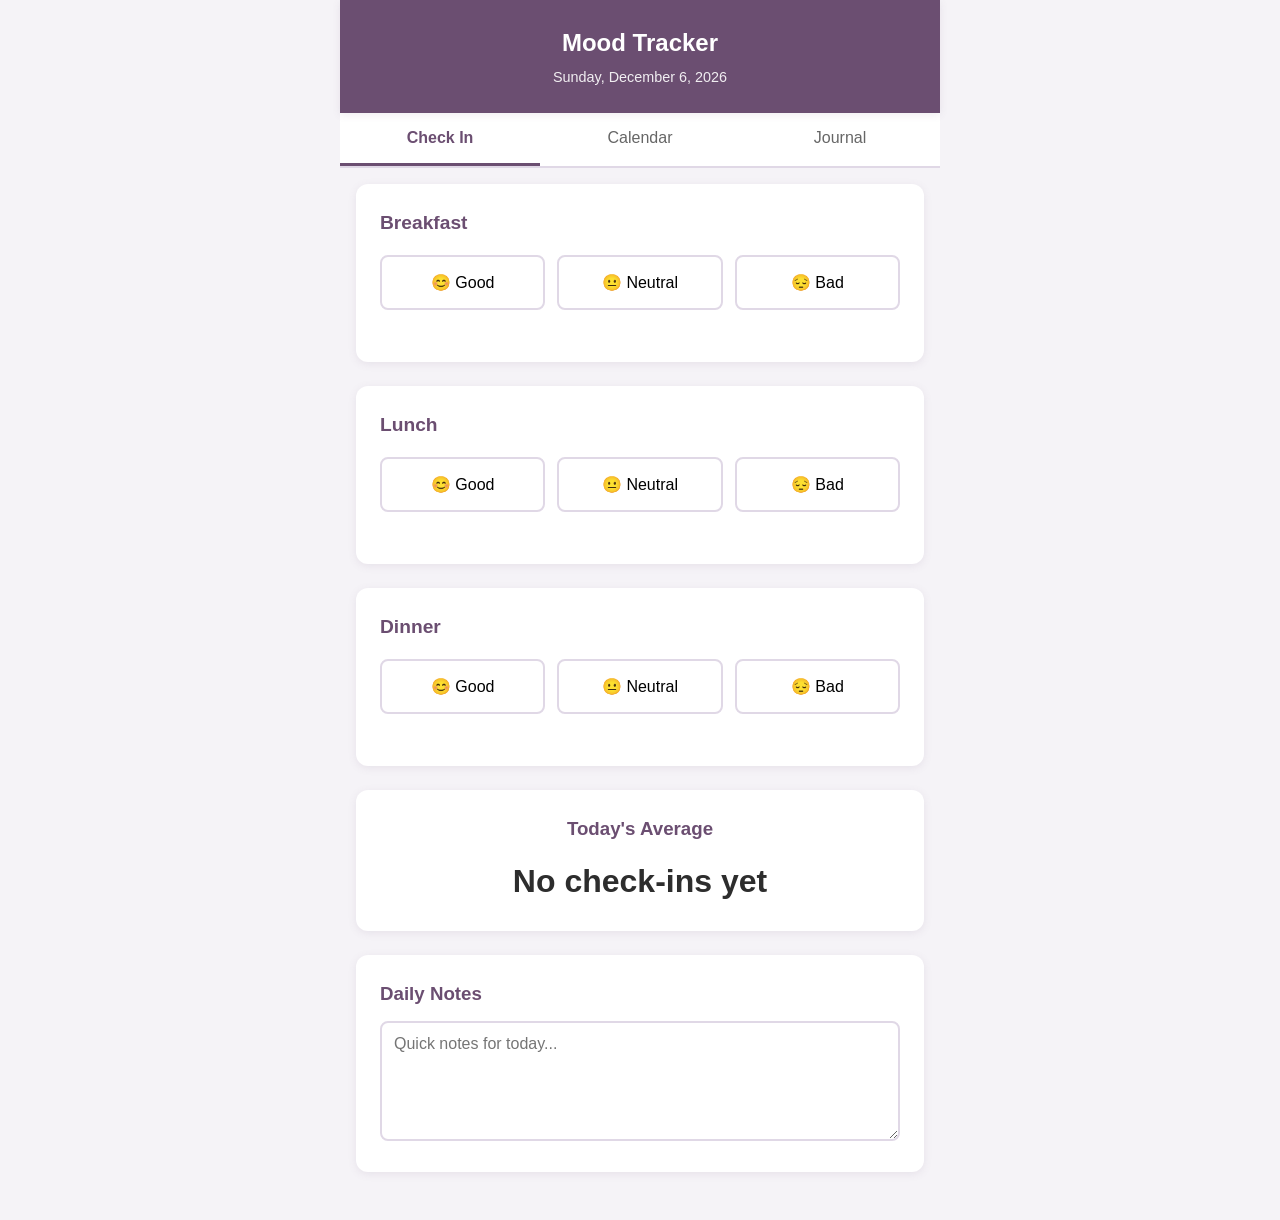
==== index.html @ 5f497efe "Add files via upload" ====
<!DOCTYPE html>
<html lang="en">
<head>
    <meta charset="UTF-8">
    <meta name="viewport" content="width=device-width, initial-scale=1.0">
    <meta name="theme-color" content="#6B4E71">
    <meta name="apple-mobile-web-app-capable" content="yes">
    <meta name="apple-mobile-web-app-status-bar-style" content="black-translucent">
    <title>Mood Tracker</title>
    <link rel="manifest" href="manifest.json">
    <link rel="apple-touch-icon" href="icon-192.png">
    <link rel="stylesheet" href="styles.css">
</head>
<body>
    <div id="app">
        <header>
            <h1>Mood Tracker</h1>
            <div id="current-date"></div>
        </header>

        <nav class="tab-nav">
            <button class="tab-btn active" data-tab="check-in">Check In</button>
            <button class="tab-btn" data-tab="calendar">Calendar</button>
            <button class="tab-btn" data-tab="journal">Journal</button>
        </nav>

        <!-- Check In Tab -->
        <div id="check-in" class="tab-content active">
            <div class="mood-check-container">
                <div class="check-in-section">
                    <h2>Breakfast</h2>
                    <div class="mood-buttons" data-meal="breakfast">
                        <button class="mood-btn" data-mood="good">😊 Good</button>
                        <button class="mood-btn" data-mood="neutral">😐 Neutral</button>
                        <button class="mood-btn" data-mood="bad">😔 Bad</button>
                    </div>
                    <div class="check-status" data-meal="breakfast"></div>
                </div>

                <div class="check-in-section">
                    <h2>Lunch</h2>
                    <div class="mood-buttons" data-meal="lunch">
                        <button class="mood-btn" data-mood="good">😊 Good</button>
                        <button class="mood-btn" data-mood="neutral">😐 Neutral</button>
                        <button class="mood-btn" data-mood="bad">😔 Bad</button>
                    </div>
                    <div class="check-status" data-meal="lunch"></div>
                </div>

                <div class="check-in-section">
                    <h2>Dinner</h2>
                    <div class="mood-buttons" data-meal="dinner">
                        <button class="mood-btn" data-mood="good">😊 Good</button>
                        <button class="mood-btn" data-mood="neutral">😐 Neutral</button>
                        <button class="mood-btn" data-mood="bad">😔 Bad</button>
                    </div>
                    <div class="check-status" data-meal="dinner"></div>
                </div>

                <div class="daily-average">
                    <h3>Today's Average</h3>
                    <div id="average-display">No check-ins yet</div>
                </div>

                <div class="daily-notes-section">
                    <h3>Daily Notes</h3>
                    <textarea id="daily-notes" placeholder="Quick notes for today..."></textarea>
                </div>
            </div>
        </div>

        <!-- Calendar Tab -->
        <div id="calendar" class="tab-content">
            <div class="calendar-controls">
                <button id="prev-month">‹</button>
                <h2 id="calendar-month"></h2>
                <button id="next-month">›</button>
            </div>
            <div id="calendar-grid"></div>
            <div id="day-detail" class="day-detail hidden">
                <button id="close-detail">×</button>
                <h3 id="detail-date"></h3>
                <div id="detail-moods"></div>
                <div id="detail-notes"></div>
            </div>
        </div>

        <!-- Journal Tab -->
        <div id="journal" class="tab-content">
            <div class="journal-controls">
                <button id="new-entry-btn">New Entry</button>
            </div>
            <div id="journal-entries"></div>
            
            <div id="journal-editor" class="journal-editor hidden">
                <button id="close-editor">×</button>
                <input type="text" id="entry-title" placeholder="Title (optional)">
                <textarea id="entry-content" placeholder="Write your thoughts..."></textarea>
                <div class="editor-buttons">
                    <button id="save-entry">Save</button>
                    <button id="cancel-entry">Cancel</button>
                </div>
            </div>
        </div>
    </div>

    <script src="app.js"></script>
</body>
</html>
---- styles.css ----
* {
    margin: 0;
    padding: 0;
    box-sizing: border-box;
}

:root {
    --primary: #6B4E71;
    --secondary: #8B7A8F;
    --background: #F5F3F7;
    --surface: #FFFFFF;
    --text: #2D2D2D;
    --text-light: #666666;
    --border: #E0D8E6;
    --good: #4CAF50;
    --neutral: #FF9800;
    --bad: #F44336;
    --shadow: rgba(107, 78, 113, 0.1);
}

body {
    font-family: -apple-system, BlinkMacSystemFont, 'Segoe UI', Roboto, Oxygen, Ubuntu, Cantarell, sans-serif;
    background: var(--background);
    color: var(--text);
    line-height: 1.6;
    min-height: 100vh;
    padding-bottom: 2rem;
}

#app {
    max-width: 600px;
    margin: 0 auto;
}

header {
    background: var(--primary);
    color: white;
    padding: 1.5rem 1rem;
    text-align: center;
    position: sticky;
    top: 0;
    z-index: 100;
    box-shadow: 0 2px 8px var(--shadow);
}

header h1 {
    font-size: 1.5rem;
    margin-bottom: 0.25rem;
}

#current-date {
    font-size: 0.9rem;
    opacity: 0.9;
}

.tab-nav {
    display: flex;
    background: var(--surface);
    border-bottom: 2px solid var(--border);
    position: sticky;
    top: 82px;
    z-index: 99;
}

.tab-btn {
    flex: 1;
    padding: 1rem;
    background: none;
    border: none;
    color: var(--text-light);
    font-size: 1rem;
    cursor: pointer;
    transition: all 0.2s;
    border-bottom: 3px solid transparent;
}

.tab-btn.active {
    color: var(--primary);
    border-bottom-color: var(--primary);
    font-weight: 600;
}

.tab-content {
    display: none;
    padding: 1rem;
}

.tab-content.active {
    display: block;
}

/* Check In Styles */
.mood-check-container {
    display: flex;
    flex-direction: column;
    gap: 1.5rem;
}

.check-in-section {
    background: var(--surface);
    padding: 1.5rem;
    border-radius: 12px;
    box-shadow: 0 2px 8px var(--shadow);
}

.check-in-section h2 {
    font-size: 1.2rem;
    margin-bottom: 1rem;
    color: var(--primary);
}

.mood-buttons {
    display: grid;
    grid-template-columns: repeat(3, 1fr);
    gap: 0.75rem;
}

.mood-btn {
    padding: 1rem;
    border: 2px solid var(--border);
    background: var(--surface);
    border-radius: 8px;
    font-size: 1rem;
    cursor: pointer;
    transition: all 0.2s;
}

.mood-btn:active {
    transform: scale(0.95);
}

.mood-btn.selected {
    border-width: 3px;
    font-weight: 600;
}

.mood-btn[data-mood="good"].selected {
    border-color: var(--good);
    background: rgba(76, 175, 80, 0.1);
}

.mood-btn[data-mood="neutral"].selected {
    border-color: var(--neutral);
    background: rgba(255, 152, 0, 0.1);
}

.mood-btn[data-mood="bad"].selected {
    border-color: var(--bad);
    background: rgba(244, 67, 54, 0.1);
}

.check-status {
    margin-top: 0.75rem;
    padding: 0.5rem;
    border-radius: 6px;
    text-align: center;
    font-size: 0.9rem;
    font-weight: 500;
}

.check-status.checked {
    background: rgba(76, 175, 80, 0.1);
    color: var(--good);
}

.daily-average {
    background: var(--surface);
    padding: 1.5rem;
    border-radius: 12px;
    box-shadow: 0 2px 8px var(--shadow);
    text-align: center;
}

.daily-average h3 {
    margin-bottom: 0.75rem;
    color: var(--primary);
}

#average-display {
    font-size: 2rem;
    font-weight: 600;
}

.daily-notes-section {
    background: var(--surface);
    padding: 1.5rem;
    border-radius: 12px;
    box-shadow: 0 2px 8px var(--shadow);
}

.daily-notes-section h3 {
    margin-bottom: 0.75rem;
    color: var(--primary);
}

#daily-notes {
    width: 100%;
    min-height: 120px;
    padding: 0.75rem;
    border: 2px solid var(--border);
    border-radius: 8px;
    font-family: inherit;
    font-size: 1rem;
    resize: vertical;
}

#daily-notes:focus {
    outline: none;
    border-color: var(--primary);
}

/* Calendar Styles */
.calendar-controls {
    display: flex;
    justify-content: space-between;
    align-items: center;
    background: var(--surface);
    padding: 1rem;
    border-radius: 12px;
    margin-bottom: 1rem;
    box-shadow: 0 2px 8px var(--shadow);
}

.calendar-controls button {
    background: var(--primary);
    color: white;
    border: none;
    width: 40px;
    height: 40px;
    border-radius: 50%;
    font-size: 1.5rem;
    cursor: pointer;
    transition: all 0.2s;
}

.calendar-controls button:active {
    transform: scale(0.9);
}

#calendar-grid {
    display: grid;
    grid-template-columns: repeat(7, 1fr);
    gap: 8px;
    background: var(--surface);
    padding: 1rem;
    border-radius: 12px;
    box-shadow: 0 2px 8px var(--shadow);
}

.calendar-day {
    aspect-ratio: 1;
    display: flex;
    flex-direction: column;
    align-items: center;
    justify-content: center;
    border-radius: 8px;
    font-size: 0.9rem;
    cursor: pointer;
    transition: all 0.2s;
    position: relative;
}

.calendar-day.header {
    font-weight: 600;
    color: var(--primary);
    cursor: default;
}

.calendar-day.other-month {
    opacity: 0.3;
}

.calendar-day.today {
    background: var(--primary);
    color: white;
    font-weight: 600;
}

.calendar-day.has-data {
    background: var(--background);
    border: 2px solid var(--border);
}

.calendar-day:not(.header):not(.today):hover {
    background: var(--background);
}

.mood-indicator {
    width: 20px;
    height: 4px;
    border-radius: 2px;
    margin-top: 2px;
}

.mood-indicator.good {
    background: var(--good);
}

.mood-indicator.neutral {
    background: var(--neutral);
}

.mood-indicator.bad {
    background: var(--bad);
}

.day-detail {
    position: fixed;
    bottom: 0;
    left: 0;
    right: 0;
    background: var(--surface);
    border-radius: 20px 20px 0 0;
    padding: 2rem 1.5rem;
    box-shadow: 0 -4px 20px var(--shadow);
    max-height: 70vh;
    overflow-y: auto;
    z-index: 1000;
    transition: transform 0.3s;
}

.day-detail.hidden {
    transform: translateY(100%);
}

#close-detail {
    position: absolute;
    top: 1rem;
    right: 1rem;
    background: none;
    border: none;
    font-size: 2rem;
    cursor: pointer;
    color: var(--text-light);
    width: 40px;
    height: 40px;
    display: flex;
    align-items: center;
    justify-content: center;
}

#detail-moods {
    margin: 1rem 0;
}

.detail-mood-item {
    display: flex;
    justify-content: space-between;
    padding: 0.75rem;
    margin: 0.5rem 0;
    background: var(--background);
    border-radius: 8px;
}

#detail-notes {
    margin-top: 1rem;
    padding-top: 1rem;
    border-top: 2px solid var(--border);
}

/* Journal Styles */
.journal-controls {
    margin-bottom: 1rem;
}

#new-entry-btn {
    width: 100%;
    padding: 1rem;
    background: var(--primary);
    color: white;
    border: none;
    border-radius: 12px;
    font-size: 1rem;
    font-weight: 600;
    cursor: pointer;
    transition: all 0.2s;
}

#new-entry-btn:active {
    transform: scale(0.98);
}

#journal-entries {
    display: flex;
    flex-direction: column;
    gap: 1rem;
}

.journal-entry {
    background: var(--surface);
    padding: 1.5rem;
    border-radius: 12px;
    box-shadow: 0 2px 8px var(--shadow);
    cursor: pointer;
    transition: all 0.2s;
}

.journal-entry:active {
    transform: scale(0.98);
}

.entry-header {
    display: flex;
    justify-content: space-between;
    align-items: flex-start;
    margin-bottom: 0.5rem;
}

.entry-title {
    font-size: 1.2rem;
    font-weight: 600;
    color: var(--primary);
}

.entry-date {
    font-size: 0.85rem;
    color: var(--text-light);
}

.entry-preview {
    color: var(--text-light);
    overflow: hidden;
    text-overflow: ellipsis;
    display: -webkit-box;
    -webkit-line-clamp: 3;
    -webkit-box-orient: vertical;
}

.journal-editor {
    position: fixed;
    top: 0;
    left: 0;
    right: 0;
    bottom: 0;
    background: var(--surface);
    z-index: 1000;
    padding: 1rem;
    display: flex;
    flex-direction: column;
    overflow-y: auto;
}

.journal-editor.hidden {
    display: none;
}

#close-editor {
    align-self: flex-end;
    background: none;
    border: none;
    font-size: 2rem;
    cursor: pointer;
    color: var(--text-light);
    width: 40px;
    height: 40px;
    margin-bottom: 1rem;
}

#entry-title {
    width: 100%;
    padding: 1rem;
    border: 2px solid var(--border);
    border-radius: 8px;
    font-size: 1.2rem;
    font-weight: 600;
    margin-bottom: 1rem;
}

#entry-title:focus,
#entry-content:focus {
    outline: none;
    border-color: var(--primary);
}

#entry-content {
    flex: 1;
    width: 100%;
    padding: 1rem;
    border: 2px solid var(--border);
    border-radius: 8px;
    font-family: inherit;
    font-size: 1rem;
    resize: none;
    min-height: 300px;
}

.editor-buttons {
    display: flex;
    gap: 1rem;
    margin-top: 1rem;
}

.editor-buttons button {
    flex: 1;
    padding: 1rem;
    border: none;
    border-radius: 8px;
    font-size: 1rem;
    font-weight: 600;
    cursor: pointer;
    transition: all 0.2s;
}

#save-entry {
    background: var(--primary);
    color: white;
}

#cancel-entry {
    background: var(--border);
    color: var(--text);
}

.editor-buttons button:active {
    transform: scale(0.98);
}

.empty-state {
    text-align: center;
    padding: 3rem 1rem;
    color: var(--text-light);
}

.empty-state p {
    margin-top: 0.5rem;
    font-size: 0.95rem;
}
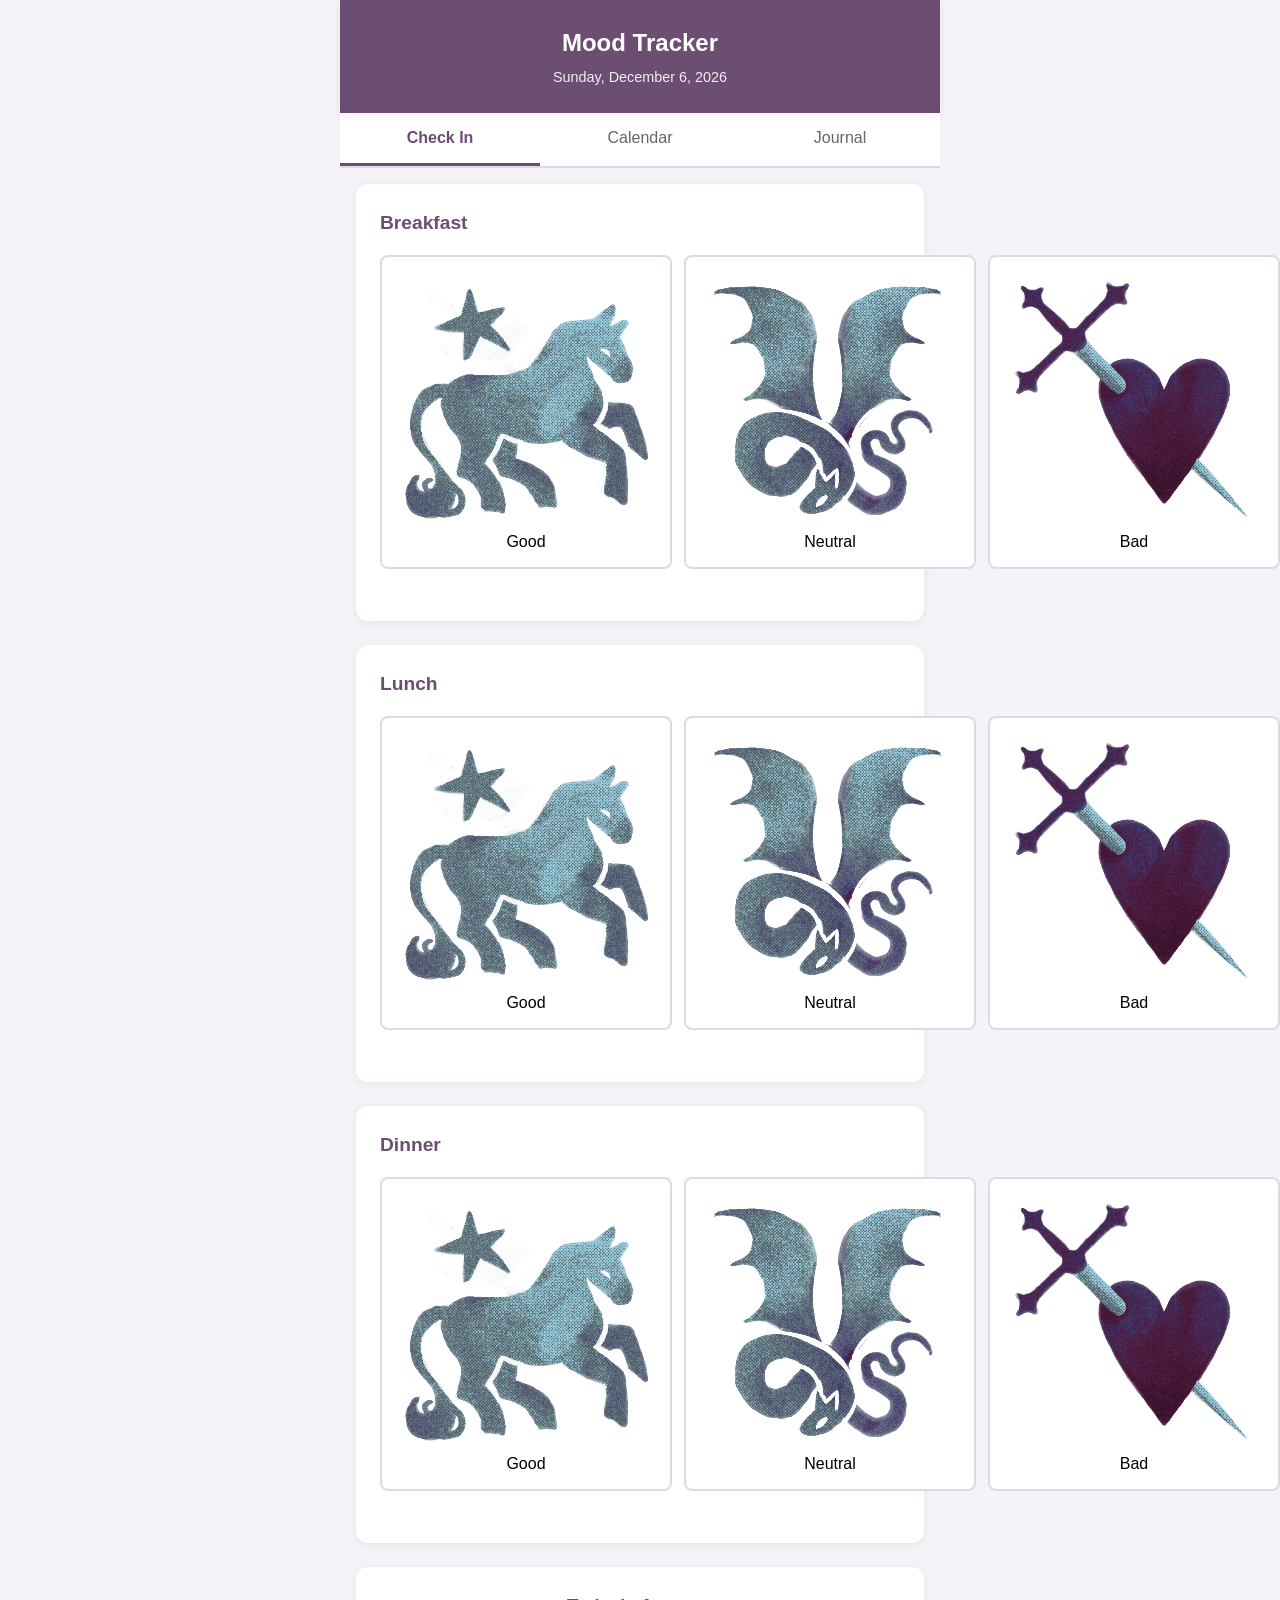
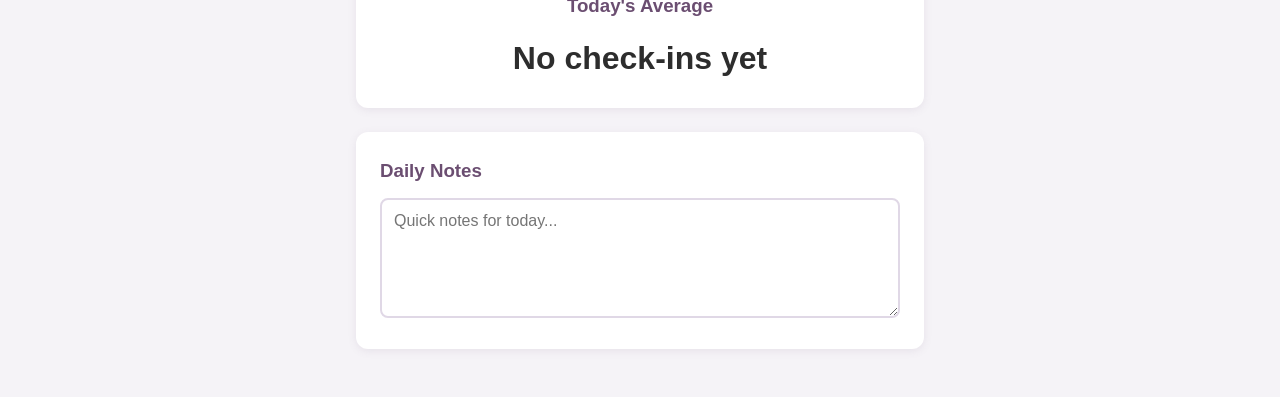
==== commit 6e2572f5: "Rename index(1).html to index.html" ====
--- a/index.html
+++ b/index.html
@@ -30,9 +30,9 @@
                 <div class="check-in-section">
                     <h2>Breakfast</h2>
                     <div class="mood-buttons" data-meal="breakfast">
-                        <button class="mood-btn" data-mood="good">😊 Good</button>
-                        <button class="mood-btn" data-mood="neutral">😐 Neutral</button>
-                        <button class="mood-btn" data-mood="bad">😔 Bad</button>
+                        <button class="mood-btn" data-mood="good"><img src="good.png" alt="Good"><span>Good</span></button>
+                        <button class="mood-btn" data-mood="neutral"><img src="neutral.png" alt="Neutral"><span>Neutral</span></button>
+                        <button class="mood-btn" data-mood="bad"><img src="bad.png" alt="Bad"><span>Bad</span></button>
                     </div>
                     <div class="check-status" data-meal="breakfast"></div>
                 </div>
@@ -40,9 +40,9 @@
                 <div class="check-in-section">
                     <h2>Lunch</h2>
                     <div class="mood-buttons" data-meal="lunch">
-                        <button class="mood-btn" data-mood="good">😊 Good</button>
-                        <button class="mood-btn" data-mood="neutral">😐 Neutral</button>
-                        <button class="mood-btn" data-mood="bad">😔 Bad</button>
+                        <button class="mood-btn" data-mood="good"><img src="good.png" alt="Good"><span>Good</span></button>
+                        <button class="mood-btn" data-mood="neutral"><img src="neutral.png" alt="Neutral"><span>Neutral</span></button>
+                        <button class="mood-btn" data-mood="bad"><img src="bad.png" alt="Bad"><span>Bad</span></button>
                     </div>
                     <div class="check-status" data-meal="lunch"></div>
                 </div>
@@ -50,9 +50,9 @@
                 <div class="check-in-section">
                     <h2>Dinner</h2>
                     <div class="mood-buttons" data-meal="dinner">
-                        <button class="mood-btn" data-mood="good">😊 Good</button>
-                        <button class="mood-btn" data-mood="neutral">😐 Neutral</button>
-                        <button class="mood-btn" data-mood="bad">😔 Bad</button>
+                        <button class="mood-btn" data-mood="good"><img src="good.png" alt="Good"><span>Good</span></button>
+                        <button class="mood-btn" data-mood="neutral"><img src="neutral.png" alt="Neutral"><span>Neutral</span></button>
+                        <button class="mood-btn" data-mood="bad"><img src="bad.png" alt="Bad"><span>Bad</span></button>
                     </div>
                     <div class="check-status" data-meal="dinner"></div>
                 </div>
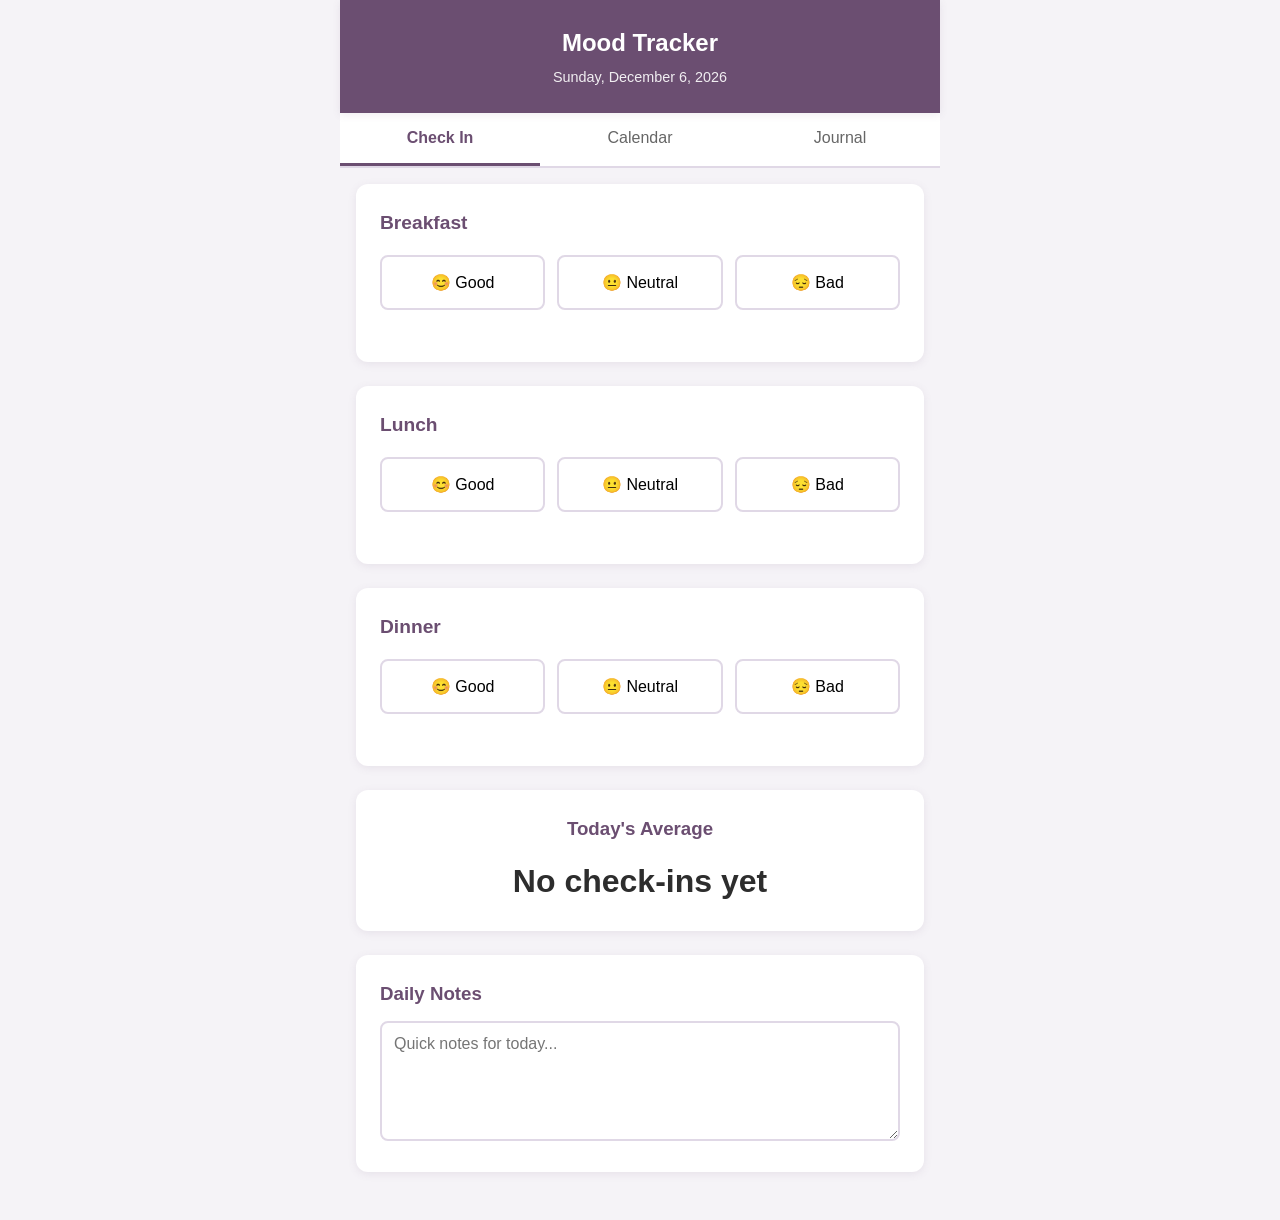
==== commit ce480f84: "Update index.html" ====
--- a/index.html
+++ b/index.html
@@ -30,9 +30,9 @@
                 <div class="check-in-section">
                     <h2>Breakfast</h2>
                     <div class="mood-buttons" data-meal="breakfast">
-                        <button class="mood-btn" data-mood="good"><img src="good.png" alt="Good"><span>Good</span></button>
-                        <button class="mood-btn" data-mood="neutral"><img src="neutral.png" alt="Neutral"><span>Neutral</span></button>
-                        <button class="mood-btn" data-mood="bad"><img src="bad.png" alt="Bad"><span>Bad</span></button>
+                        <button class="mood-btn" data-mood="good">😊 Good</button>
+                        <button class="mood-btn" data-mood="neutral">😐 Neutral</button>
+                        <button class="mood-btn" data-mood="bad">😔 Bad</button>
                     </div>
                     <div class="check-status" data-meal="breakfast"></div>
                 </div>
@@ -40,9 +40,9 @@
                 <div class="check-in-section">
                     <h2>Lunch</h2>
                     <div class="mood-buttons" data-meal="lunch">
-                        <button class="mood-btn" data-mood="good"><img src="good.png" alt="Good"><span>Good</span></button>
-                        <button class="mood-btn" data-mood="neutral"><img src="neutral.png" alt="Neutral"><span>Neutral</span></button>
-                        <button class="mood-btn" data-mood="bad"><img src="bad.png" alt="Bad"><span>Bad</span></button>
+                        <button class="mood-btn" data-mood="good">😊 Good</button>
+                        <button class="mood-btn" data-mood="neutral">😐 Neutral</button>
+                        <button class="mood-btn" data-mood="bad">😔 Bad</button>
                     </div>
                     <div class="check-status" data-meal="lunch"></div>
                 </div>
@@ -50,9 +50,9 @@
                 <div class="check-in-section">
                     <h2>Dinner</h2>
                     <div class="mood-buttons" data-meal="dinner">
-                        <button class="mood-btn" data-mood="good"><img src="good.png" alt="Good"><span>Good</span></button>
-                        <button class="mood-btn" data-mood="neutral"><img src="neutral.png" alt="Neutral"><span>Neutral</span></button>
-                        <button class="mood-btn" data-mood="bad"><img src="bad.png" alt="Bad"><span>Bad</span></button>
+                        <button class="mood-btn" data-mood="good">😊 Good</button>
+                        <button class="mood-btn" data-mood="neutral">😐 Neutral</button>
+                        <button class="mood-btn" data-mood="bad">😔 Bad</button>
                     </div>
                     <div class="check-status" data-meal="dinner"></div>
                 </div>
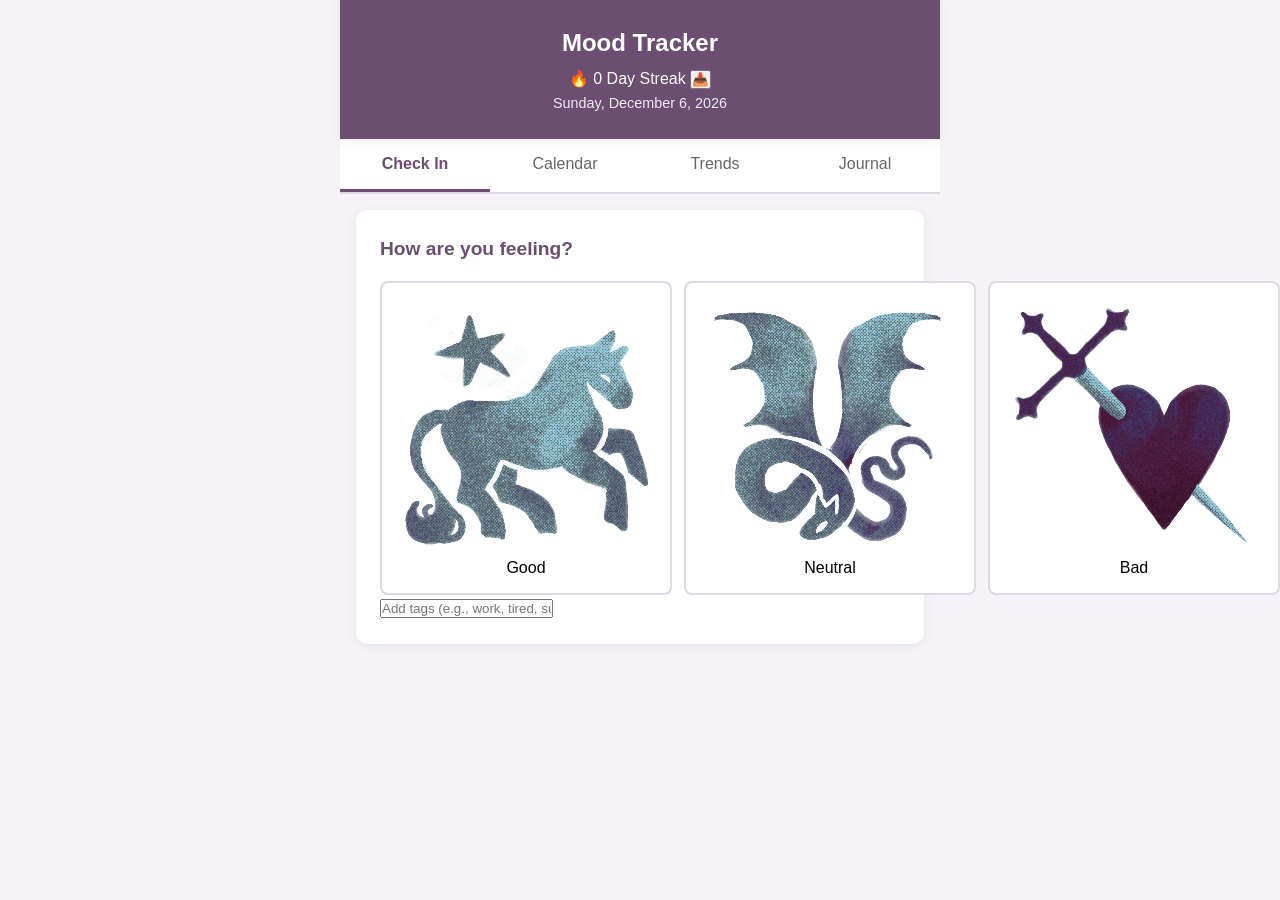
==== commit 1ff3682b: "Update index.html" ====
--- a/index.html
+++ b/index.html
@@ -14,67 +14,54 @@
 <body>
     <div id="app">
         <header>
-            <h1>Mood Tracker</h1>
+            <div class="header-top">
+                <h1>Mood Tracker</h1>
+                <div class="header-actions">
+                    <span id="streak-counter">🔥 0 Day Streak</span>
+                    <button id="export-btn" title="Export Data">📥</button>
+                </div>
+            </div>
             <div id="current-date"></div>
         </header>
 
         <nav class="tab-nav">
             <button class="tab-btn active" data-tab="check-in">Check In</button>
             <button class="tab-btn" data-tab="calendar">Calendar</button>
+            <button class="tab-btn" data-tab="trends">Trends</button>
             <button class="tab-btn" data-tab="journal">Journal</button>
         </nav>
 
-        <!-- Check In Tab -->
         <div id="check-in" class="tab-content active">
             <div class="mood-check-container">
                 <div class="check-in-section">
-                    <h2>Breakfast</h2>
-                    <div class="mood-buttons" data-meal="breakfast">
-                        <button class="mood-btn" data-mood="good">😊 Good</button>
-                        <button class="mood-btn" data-mood="neutral">😐 Neutral</button>
-                        <button class="mood-btn" data-mood="bad">😔 Bad</button>
+                    <h2>How are you feeling?</h2>
+                    <div class="mood-buttons" data-meal="daily">
+                        <button class="mood-btn" data-mood="good">
+                            <img src="good.png" alt="Good">
+                            <span>Good</span>
+                        </button>
+                        <button class="mood-btn" data-mood="neutral">
+                            <img src="neutral.png" alt="Neutral">
+                            <span>Neutral</span>
+                        </button>
+                        <button class="mood-btn" data-mood="bad">
+                            <img src="bad.png" alt="Bad">
+                            <span>Bad</span>
+                        </button>
                     </div>
-                    <div class="check-status" data-meal="breakfast"></div>
-                </div>
-
-                <div class="check-in-section">
-                    <h2>Lunch</h2>
-                    <div class="mood-buttons" data-meal="lunch">
-                        <button class="mood-btn" data-mood="good">😊 Good</button>
-                        <button class="mood-btn" data-mood="neutral">😐 Neutral</button>
-                        <button class="mood-btn" data-mood="bad">😔 Bad</button>
+                    <div class="tags-section">
+                        <input type="text" id="mood-tags" placeholder="Add tags (e.g., work, tired, sunny) - comma separated">
                     </div>
-                    <div class="check-status" data-meal="lunch"></div>
-                </div>
-
-                <div class="check-in-section">
-                    <h2>Dinner</h2>
-                    <div class="mood-buttons" data-meal="dinner">
-                        <button class="mood-btn" data-mood="good">😊 Good</button>
-                        <button class="mood-btn" data-mood="neutral">😐 Neutral</button>
-                        <button class="mood-btn" data-mood="bad">😔 Bad</button>
-                    </div>
-                    <div class="check-status" data-meal="dinner"></div>
-                </div>
-
-                <div class="daily-average">
-                    <h3>Today's Average</h3>
-                    <div id="average-display">No check-ins yet</div>
-                </div>
-
-                <div class="daily-notes-section">
-                    <h3>Daily Notes</h3>
-                    <textarea id="daily-notes" placeholder="Quick notes for today..."></textarea>
                 </div>
             </div>
         </div>
 
-        <!-- Calendar Tab -->
         <div id="calendar" class="tab-content">
             <div class="calendar-controls">
                 <button id="prev-month">‹</button>
                 <h2 id="calendar-month"></h2>
                 <button id="next-month">›</button>
+                <button id="toggle-view-btn">Week View</button>
             </div>
             <div id="calendar-grid"></div>
             <div id="day-detail" class="day-detail hidden">
@@ -85,9 +72,23 @@
             </div>
         </div>
 
-        <!-- Journal Tab -->
+        <div id="trends" class="tab-content">
+            <h2>Your Mood Patterns</h2>
+            <div class="trends-container">
+                <div class="trend-card">
+                    <h3>Last 30 Days</h3>
+                    <div id="mood-pie-chart" class="chart-container"></div>
+                </div>
+                <div class="trend-card">
+                    <h3>Top Tags</h3>
+                    <div id="top-tags-list"></div>
+                </div>
+            </div>
+        </div>
+
         <div id="journal" class="tab-content">
             <div class="journal-controls">
+                <input type="text" id="search-journal" placeholder="Search entries...">
                 <button id="new-entry-btn">New Entry</button>
             </div>
             <div id="journal-entries"></div>
@@ -96,6 +97,13 @@
                 <button id="close-editor">×</button>
                 <input type="text" id="entry-title" placeholder="Title (optional)">
                 <textarea id="entry-content" placeholder="Write your thoughts..."></textarea>
+                
+                <div class="attachment-section">
+                    <label for="entry-photo" class="file-label">📷 Attach Photo</label>
+                    <input type="file" id="entry-photo" accept="image/*" class="hidden-input">
+                    <div id="photo-preview-container"></div>
+                </div>
+
                 <div class="editor-buttons">
                     <button id="save-entry">Save</button>
                     <button id="cancel-entry">Cancel</button>
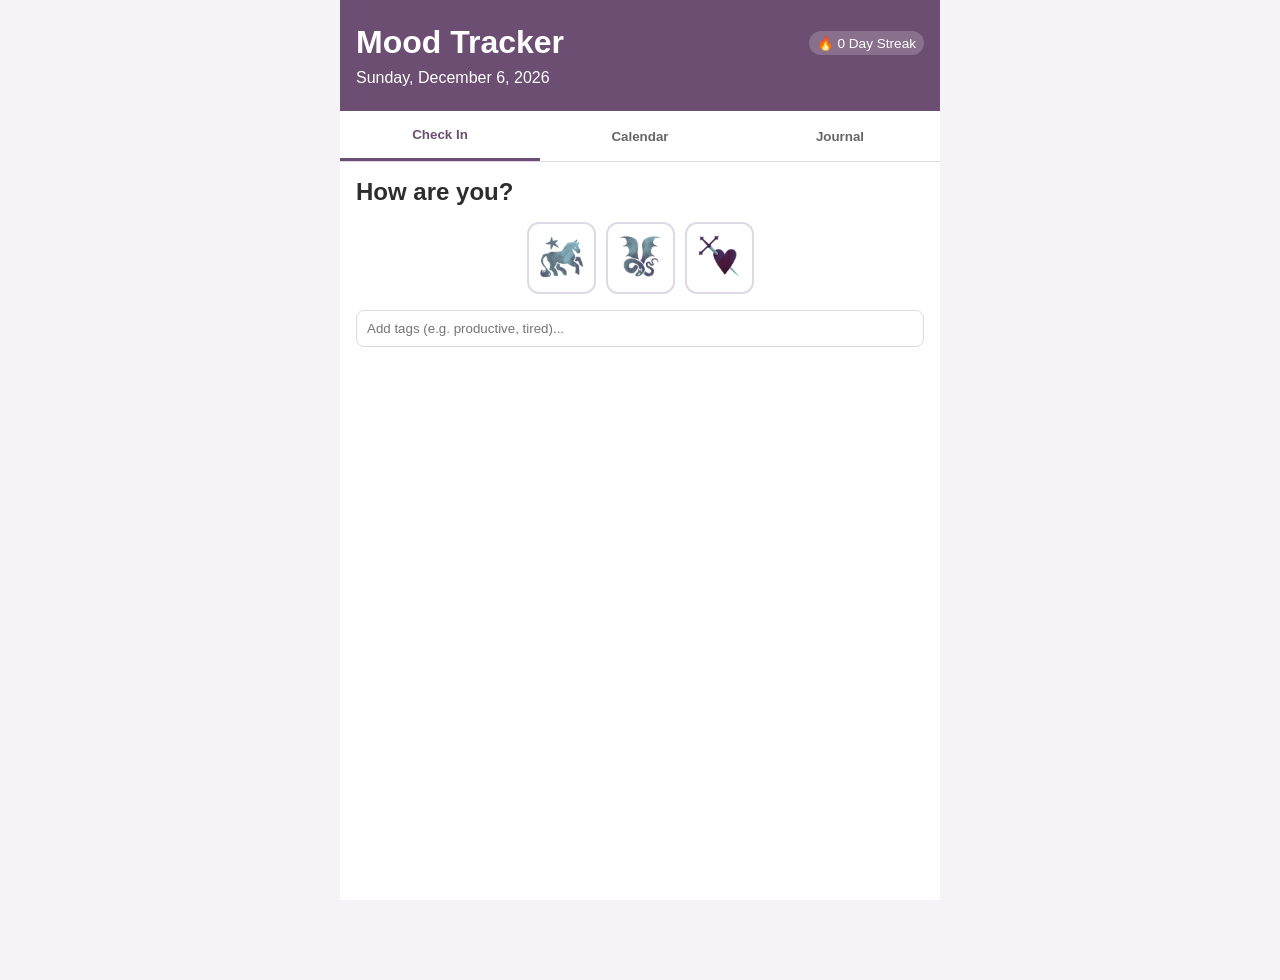
==== commit da576d6a: "Update index.html" ====
--- a/index.html
+++ b/index.html
@@ -3,12 +3,8 @@
 <head>
     <meta charset="UTF-8">
     <meta name="viewport" content="width=device-width, initial-scale=1.0">
-    <meta name="theme-color" content="#6B4E71">
-    <meta name="apple-mobile-web-app-capable" content="yes">
-    <meta name="apple-mobile-web-app-status-bar-style" content="black-translucent">
     <title>Mood Tracker</title>
     <link rel="manifest" href="manifest.json">
-    <link rel="apple-touch-icon" href="icon-192.png">
     <link rel="stylesheet" href="styles.css">
 </head>
 <body>
@@ -18,7 +14,6 @@
                 <h1>Mood Tracker</h1>
                 <div class="header-actions">
                     <span id="streak-counter">🔥 0 Day Streak</span>
-                    <button id="export-btn" title="Export Data">📥</button>
                 </div>
             </div>
             <div id="current-date"></div>
@@ -27,33 +22,17 @@
         <nav class="tab-nav">
             <button class="tab-btn active" data-tab="check-in">Check In</button>
             <button class="tab-btn" data-tab="calendar">Calendar</button>
-            <button class="tab-btn" data-tab="trends">Trends</button>
             <button class="tab-btn" data-tab="journal">Journal</button>
         </nav>
 
         <div id="check-in" class="tab-content active">
-            <div class="mood-check-container">
-                <div class="check-in-section">
-                    <h2>How are you feeling?</h2>
-                    <div class="mood-buttons" data-meal="daily">
-                        <button class="mood-btn" data-mood="good">
-                            <img src="good.png" alt="Good">
-                            <span>Good</span>
-                        </button>
-                        <button class="mood-btn" data-mood="neutral">
-                            <img src="neutral.png" alt="Neutral">
-                            <span>Neutral</span>
-                        </button>
-                        <button class="mood-btn" data-mood="bad">
-                            <img src="bad.png" alt="Bad">
-                            <span>Bad</span>
-                        </button>
-                    </div>
-                    <div class="tags-section">
-                        <input type="text" id="mood-tags" placeholder="Add tags (e.g., work, tired, sunny) - comma separated">
-                    </div>
-                </div>
+            <h2>How are you?</h2>
+            <div class="mood-buttons">
+                <button class="mood-btn" data-mood="good"><img src="good.png" alt="Good"></button>
+                <button class="mood-btn" data-mood="neutral"><img src="neutral.png" alt="Neutral"></button>
+                <button class="mood-btn" data-mood="bad"><img src="bad.png" alt="Bad"></button>
             </div>
+            <input type="text" id="mood-tags" placeholder="Add tags (e.g. productive, tired)...">
         </div>
 
         <div id="calendar" class="tab-content">
@@ -64,26 +43,6 @@
                 <button id="toggle-view-btn">Week View</button>
             </div>
             <div id="calendar-grid"></div>
-            <div id="day-detail" class="day-detail hidden">
-                <button id="close-detail">×</button>
-                <h3 id="detail-date"></h3>
-                <div id="detail-moods"></div>
-                <div id="detail-notes"></div>
-            </div>
-        </div>
-
-        <div id="trends" class="tab-content">
-            <h2>Your Mood Patterns</h2>
-            <div class="trends-container">
-                <div class="trend-card">
-                    <h3>Last 30 Days</h3>
-                    <div id="mood-pie-chart" class="chart-container"></div>
-                </div>
-                <div class="trend-card">
-                    <h3>Top Tags</h3>
-                    <div id="top-tags-list"></div>
-                </div>
-            </div>
         </div>
 
         <div id="journal" class="tab-content">
@@ -92,22 +51,22 @@
                 <button id="new-entry-btn">New Entry</button>
             </div>
             <div id="journal-entries"></div>
-            
-            <div id="journal-editor" class="journal-editor hidden">
-                <button id="close-editor">×</button>
-                <input type="text" id="entry-title" placeholder="Title (optional)">
-                <textarea id="entry-content" placeholder="Write your thoughts..."></textarea>
-                
-                <div class="attachment-section">
-                    <label for="entry-photo" class="file-label">📷 Attach Photo</label>
-                    <input type="file" id="entry-photo" accept="image/*" class="hidden-input">
-                    <div id="photo-preview-container"></div>
-                </div>
+        </div>
 
-                <div class="editor-buttons">
-                    <button id="save-entry">Save</button>
-                    <button id="cancel-entry">Cancel</button>
-                </div>
+        <div id="day-detail" class="day-detail hidden">
+            <button id="close-detail">×</button>
+            <h3 id="detail-date"></h3>
+            <div id="detail-moods"></div>
+            <div id="detail-notes"></div>
+        </div>
+
+        <div id="journal-editor" class="journal-editor hidden">
+            <button id="close-editor">×</button>
+            <input type="text" id="entry-title" placeholder="Title (optional)">
+            <textarea id="entry-content" placeholder="Write your thoughts..."></textarea>
+            <div class="editor-buttons">
+                <button id="save-entry">Save</button>
+                <button id="cancel-entry">Cancel</button>
             </div>
         </div>
     </div>
--- a/styles.css
+++ b/styles.css
@@ -1,9 +1,5 @@
-* {
-    margin: 0;
-    padding: 0;
-    box-sizing: border-box;
-}
-
+/* RESET & VARIABLES */
+* { margin: 0; padding: 0; box-sizing: border-box; }
 :root {
     --primary: #6B4E71;
     --secondary: #8B7A8F;
@@ -15,513 +11,79 @@
     --good: #4CAF50;
     --neutral: #FF9800;
     --bad: #F44336;
-    --shadow: rgba(107, 78, 113, 0.1);
 }
 
 body {
-    font-family: -apple-system, BlinkMacSystemFont, 'Segoe UI', Roboto, Oxygen, Ubuntu, Cantarell, sans-serif;
+    font-family: -apple-system, BlinkMacSystemFont, 'Segoe UI', Roboto, sans-serif;
     background: var(--background);
     color: var(--text);
-    line-height: 1.6;
-    min-height: 100vh;
-    padding-bottom: 2rem;
+    padding-bottom: 80px; /* Space for mobile navigation if needed */
 }
 
-#app {
-    max-width: 600px;
-    margin: 0 auto;
-}
+#app { max-width: 600px; margin: 0 auto; background: var(--surface); min-height: 100vh; }
 
+/* HEADER */
 header {
     background: var(--primary);
     color: white;
     padding: 1.5rem 1rem;
-    text-align: center;
     position: sticky;
     top: 0;
     z-index: 100;
-    box-shadow: 0 2px 8px var(--shadow);
 }
+.header-top { display: flex; justify-content: space-between; align-items: center; margin-bottom: 0.5rem; }
+.header-actions { display: flex; gap: 10px; align-items: center; }
+#streak-counter { font-size: 0.85rem; background: rgba(255,255,255,0.2); padding: 4px 8px; border-radius: 20px; }
 
-header h1 {
-    font-size: 1.5rem;
-    margin-bottom: 0.25rem;
-}
+/* TABS */
+.tab-nav { display: flex; border-bottom: 1px solid var(--border); background: white; }
+.tab-btn { flex: 1; padding: 1rem; border: none; background: none; color: var(--text-light); font-weight: bold; cursor: pointer; }
+.tab-btn.active { color: var(--primary); border-bottom: 3px solid var(--primary); }
+.tab-content { display: none; padding: 1rem; }
+.tab-content.active { display: block; }
 
-#current-date {
-    font-size: 0.9rem;
-    opacity: 0.9;
-}
+/* CALENDAR & WEEK VIEW */
+.calendar-controls { display: flex; justify-content: space-between; align-items: center; margin-bottom: 1.5rem; gap: 5px; }
+.calendar-controls button { padding: 5px 10px; border: 1px solid var(--border); border-radius: 5px; background: white; cursor: pointer; }
+#calendar-grid { display: grid; grid-template-columns: repeat(7, 1fr); gap: 8px; }
+.calendar-day { aspect-ratio: 1; display: flex; align-items: center; justify-content: center; background: var(--background); border-radius: 8px; font-size: 0.9rem; cursor: pointer; }
+.calendar-day.has-mood { border: 2px solid var(--primary); font-weight: bold; }
 
-.tab-nav {
-    display: flex;
+/* MODALS (Popups for Day Detail & Journal Editor) */
+.day-detail, .journal-editor {
+    position: fixed;
+    top: 0; left: 0; width: 100%; height: 100%;
     background: var(--surface);
-    border-bottom: 2px solid var(--border);
-    position: sticky;
-    top: 82px;
-    z-index: 99;
-}
-
-.tab-btn {
-    flex: 1;
-    padding: 1rem;
-    background: none;
-    border: none;
-    color: var(--text-light);
-    font-size: 1rem;
-    cursor: pointer;
-    transition: all 0.2s;
-    border-bottom: 3px solid transparent;
-}
-
-.tab-btn.active {
-    color: var(--primary);
-    border-bottom-color: var(--primary);
-    font-weight: 600;
-}
-
-.tab-content {
-    display: none;
-    padding: 1rem;
-}
-
-.tab-content.active {
-    display: block;
-}
-
-/* Check In Styles */
-.mood-check-container {
-    display: flex;
-    flex-direction: column;
-    gap: 1.5rem;
-}
-
-.check-in-section {
-    background: var(--surface);
-    padding: 1.5rem;
-    border-radius: 12px;
-    box-shadow: 0 2px 8px var(--shadow);
-}
-
-.check-in-section h2 {
-    font-size: 1.2rem;
-    margin-bottom: 1rem;
-    color: var(--primary);
-}
-
-.mood-buttons {
-    display: grid;
-    grid-template-columns: repeat(3, 1fr);
-    gap: 0.75rem;
-}
-
-.mood-btn {
-    padding: 1rem;
-    border: 2px solid var(--border);
-    background: var(--surface);
-    border-radius: 8px;
-    font-size: 1rem;
-    cursor: pointer;
-    transition: all 0.2s;
-}
-
-.mood-btn:active {
-    transform: scale(0.95);
-}
-
-.mood-btn.selected {
-    border-width: 3px;
-    font-weight: 600;
-}
-
-.mood-btn[data-mood="good"].selected {
-    border-color: var(--good);
-    background: rgba(76, 175, 80, 0.1);
-}
-
-.mood-btn[data-mood="neutral"].selected {
-    border-color: var(--neutral);
-    background: rgba(255, 152, 0, 0.1);
-}
-
-.mood-btn[data-mood="bad"].selected {
-    border-color: var(--bad);
-    background: rgba(244, 67, 54, 0.1);
-}
-
-.check-status {
-    margin-top: 0.75rem;
-    padding: 0.5rem;
-    border-radius: 6px;
-    text-align: center;
-    font-size: 0.9rem;
-    font-weight: 500;
-}
-
-.check-status.checked {
-    background: rgba(76, 175, 80, 0.1);
-    color: var(--good);
-}
-
-.daily-average {
-    background: var(--surface);
-    padding: 1.5rem;
-    border-radius: 12px;
-    box-shadow: 0 2px 8px var(--shadow);
-    text-align: center;
-}
-
-.daily-average h3 {
-    margin-bottom: 0.75rem;
-    color: var(--primary);
-}
-
-#average-display {
-    font-size: 2rem;
-    font-weight: 600;
-}
-
-.daily-notes-section {
-    background: var(--surface);
-    padding: 1.5rem;
-    border-radius: 12px;
-    box-shadow: 0 2px 8px var(--shadow);
-}
-
-.daily-notes-section h3 {
-    margin-bottom: 0.75rem;
-    color: var(--primary);
-}
-
-#daily-notes {
-    width: 100%;
-    min-height: 120px;
-    padding: 0.75rem;
-    border: 2px solid var(--border);
-    border-radius: 8px;
-    font-family: inherit;
-    font-size: 1rem;
-    resize: vertical;
-}
-
-#daily-notes:focus {
-    outline: none;
-    border-color: var(--primary);
-}
-
-/* Calendar Styles */
-.calendar-controls {
-    display: flex;
-    justify-content: space-between;
-    align-items: center;
-    background: var(--surface);
-    padding: 1rem;
-    border-radius: 12px;
-    margin-bottom: 1rem;
-    box-shadow: 0 2px 8px var(--shadow);
-}
-
-.calendar-controls button {
-    background: var(--primary);
-    color: white;
-    border: none;
-    width: 40px;
-    height: 40px;
-    border-radius: 50%;
-    font-size: 1.5rem;
-    cursor: pointer;
-    transition: all 0.2s;
-}
-
-.calendar-controls button:active {
-    transform: scale(0.9);
-}
-
-#calendar-grid {
-    display: grid;
-    grid-template-columns: repeat(7, 1fr);
-    gap: 8px;
-    background: var(--surface);
-    padding: 1rem;
-    border-radius: 12px;
-    box-shadow: 0 2px 8px var(--shadow);
-}
-
-.calendar-day {
-    aspect-ratio: 1;
-    display: flex;
-    flex-direction: column;
-    align-items: center;
-    justify-content: center;
-    border-radius: 8px;
-    font-size: 0.9rem;
-    cursor: pointer;
-    transition: all 0.2s;
-    position: relative;
-}
-
-.calendar-day.header {
-    font-weight: 600;
-    color: var(--primary);
-    cursor: default;
-}
-
-.calendar-day.other-month {
-    opacity: 0.3;
-}
-
-.calendar-day.today {
-    background: var(--primary);
-    color: white;
-    font-weight: 600;
-}
-
-.calendar-day.has-data {
-    background: var(--background);
-    border: 2px solid var(--border);
-}
-
-.calendar-day:not(.header):not(.today):hover {
-    background: var(--background);
-}
-
-.mood-indicator {
-    width: 20px;
-    height: 4px;
-    border-radius: 2px;
-    margin-top: 2px;
-}
-
-.mood-indicator.good {
-    background: var(--good);
-}
-
-.mood-indicator.neutral {
-    background: var(--neutral);
-}
-
-.mood-indicator.bad {
-    background: var(--bad);
-}
-
-.day-detail {
-    position: fixed;
-    bottom: 0;
-    left: 0;
-    right: 0;
-    background: var(--surface);
-    border-radius: 20px 20px 0 0;
-    padding: 2rem 1.5rem;
-    box-shadow: 0 -4px 20px var(--shadow);
-    max-height: 70vh;
-    overflow-y: auto;
-    z-index: 1000;
-    transition: transform 0.3s;
-}
-
-.day-detail.hidden {
-    transform: translateY(100%);
-}
-
-#close-detail {
-    position: absolute;
-    top: 1rem;
-    right: 1rem;
-    background: none;
-    border: none;
-    font-size: 2rem;
-    cursor: pointer;
-    color: var(--text-light);
-    width: 40px;
-    height: 40px;
-    display: flex;
-    align-items: center;
-    justify-content: center;
-}
-
-#detail-moods {
-    margin: 1rem 0;
-}
-
-.detail-mood-item {
-    display: flex;
-    justify-content: space-between;
-    padding: 0.75rem;
-    margin: 0.5rem 0;
-    background: var(--background);
-    border-radius: 8px;
-}
-
-#detail-notes {
-    margin-top: 1rem;
-    padding-top: 1rem;
-    border-top: 2px solid var(--border);
-}
-
-/* Journal Styles */
-.journal-controls {
-    margin-bottom: 1rem;
-}
-
-#new-entry-btn {
-    width: 100%;
-    padding: 1rem;
-    background: var(--primary);
-    color: white;
-    border: none;
-    border-radius: 12px;
-    font-size: 1rem;
-    font-weight: 600;
-    cursor: pointer;
-    transition: all 0.2s;
-}
-
-#new-entry-btn:active {
-    transform: scale(0.98);
-}
-
-#journal-entries {
-    display: flex;
-    flex-direction: column;
-    gap: 1rem;
-}
-
-.journal-entry {
-    background: var(--surface);
-    padding: 1.5rem;
-    border-radius: 12px;
-    box-shadow: 0 2px 8px var(--shadow);
-    cursor: pointer;
-    transition: all 0.2s;
-}
-
-.journal-entry:active {
-    transform: scale(0.98);
-}
-
-.entry-header {
-    display: flex;
-    justify-content: space-between;
-    align-items: flex-start;
-    margin-bottom: 0.5rem;
-}
-
-.entry-title {
-    font-size: 1.2rem;
-    font-weight: 600;
-    color: var(--primary);
-}
-
-.entry-date {
-    font-size: 0.85rem;
-    color: var(--text-light);
-}
-
-.entry-preview {
-    color: var(--text-light);
-    overflow: hidden;
-    text-overflow: ellipsis;
-    display: -webkit-box;
-    -webkit-line-clamp: 3;
-    -webkit-box-orient: vertical;
-}
-
-.journal-editor {
-    position: fixed;
-    top: 0;
-    left: 0;
-    right: 0;
-    bottom: 0;
-    background: var(--surface);
-    z-index: 1000;
-    padding: 1rem;
-    display: flex;
-    flex-direction: column;
+    z-index: 2000;
+    padding: 2rem 1rem;
     overflow-y: auto;
 }
+.day-detail.hidden, .journal-editor.hidden { display: none; }
+#close-detail, #close-editor { position: absolute; top: 15px; right: 15px; font-size: 2rem; border: none; background: none; cursor: pointer; }
 
-.journal-editor.hidden {
-    display: none;
+/* JOURNAL */
+.journal-controls { display: flex; gap: 10px; margin-bottom: 1rem; }
+#search-journal { flex: 1; padding: 10px; border: 1px solid var(--border); border-radius: 8px; }
+#new-entry-btn { padding: 10px 15px; background: var(--primary); color: white; border: none; border-radius: 8px; cursor: pointer; }
+
+.journal-entry { 
+    background: white; border: 1px solid var(--border); padding: 1rem; border-radius: 12px; margin-bottom: 1rem; cursor: pointer;
+    box-shadow: 0 2px 5px rgba(0,0,0,0.05);
 }
+.entry-header { display: flex; justify-content: space-between; margin-bottom: 0.5rem; }
+.entry-title { font-weight: bold; color: var(--primary); }
+.entry-date { font-size: 0.8rem; color: var(--text-light); }
 
-#close-editor {
-    align-self: flex-end;
-    background: none;
-    border: none;
-    font-size: 2rem;
-    cursor: pointer;
-    color: var(--text-light);
-    width: 40px;
-    height: 40px;
-    margin-bottom: 1rem;
-}
+/* EDITOR */
+#entry-title { width: 100%; padding: 10px; margin-bottom: 10px; border: 1px solid var(--border); border-radius: 8px; font-size: 1.1rem; }
+#entry-content { width: 100%; height: 300px; padding: 10px; border: 1px solid var(--border); border-radius: 8px; resize: none; margin-bottom: 1rem; }
+.editor-buttons { display: flex; gap: 10px; }
+.editor-buttons button { flex: 1; padding: 15px; border-radius: 8px; border: none; cursor: pointer; font-weight: bold; }
+#save-entry { background: var(--primary); color: white; }
 
-#entry-title {
-    width: 100%;
-    padding: 1rem;
-    border: 2px solid var(--border);
-    border-radius: 8px;
-    font-size: 1.2rem;
-    font-weight: 600;
-    margin-bottom: 1rem;
-}
-
-#entry-title:focus,
-#entry-content:focus {
-    outline: none;
-    border-color: var(--primary);
-}
-
-#entry-content {
-    flex: 1;
-    width: 100%;
-    padding: 1rem;
-    border: 2px solid var(--border);
-    border-radius: 8px;
-    font-family: inherit;
-    font-size: 1rem;
-    resize: none;
-    min-height: 300px;
-}
-
-.editor-buttons {
-    display: flex;
-    gap: 1rem;
-    margin-top: 1rem;
-}
-
-.editor-buttons button {
-    flex: 1;
-    padding: 1rem;
-    border: none;
-    border-radius: 8px;
-    font-size: 1rem;
-    font-weight: 600;
-    cursor: pointer;
-    transition: all 0.2s;
-}
-
-#save-entry {
-    background: var(--primary);
-    color: white;
-}
-
-#cancel-entry {
-    background: var(--border);
-    color: var(--text);
-}
-
-.editor-buttons button:active {
-    transform: scale(0.98);
-}
-
-.empty-state {
-    text-align: center;
-    padding: 3rem 1rem;
-    color: var(--text-light);
-}
-
-.empty-state p {
-    margin-top: 0.5rem;
-    font-size: 0.95rem;
-}
+/* CHECK IN */
+.mood-buttons { display: flex; justify-content: center; gap: 10px; margin: 1rem 0; }
+.mood-btn { border: 2px solid var(--border); padding: 10px; border-radius: 12px; background: white; }
+.mood-btn.selected { border-color: var(--primary); background: var(--shadow); }
+.mood-btn img { width: 45px; }
+#mood-tags { width: 100%; padding: 10px; border: 1px solid var(--border); border-radius: 8px; }
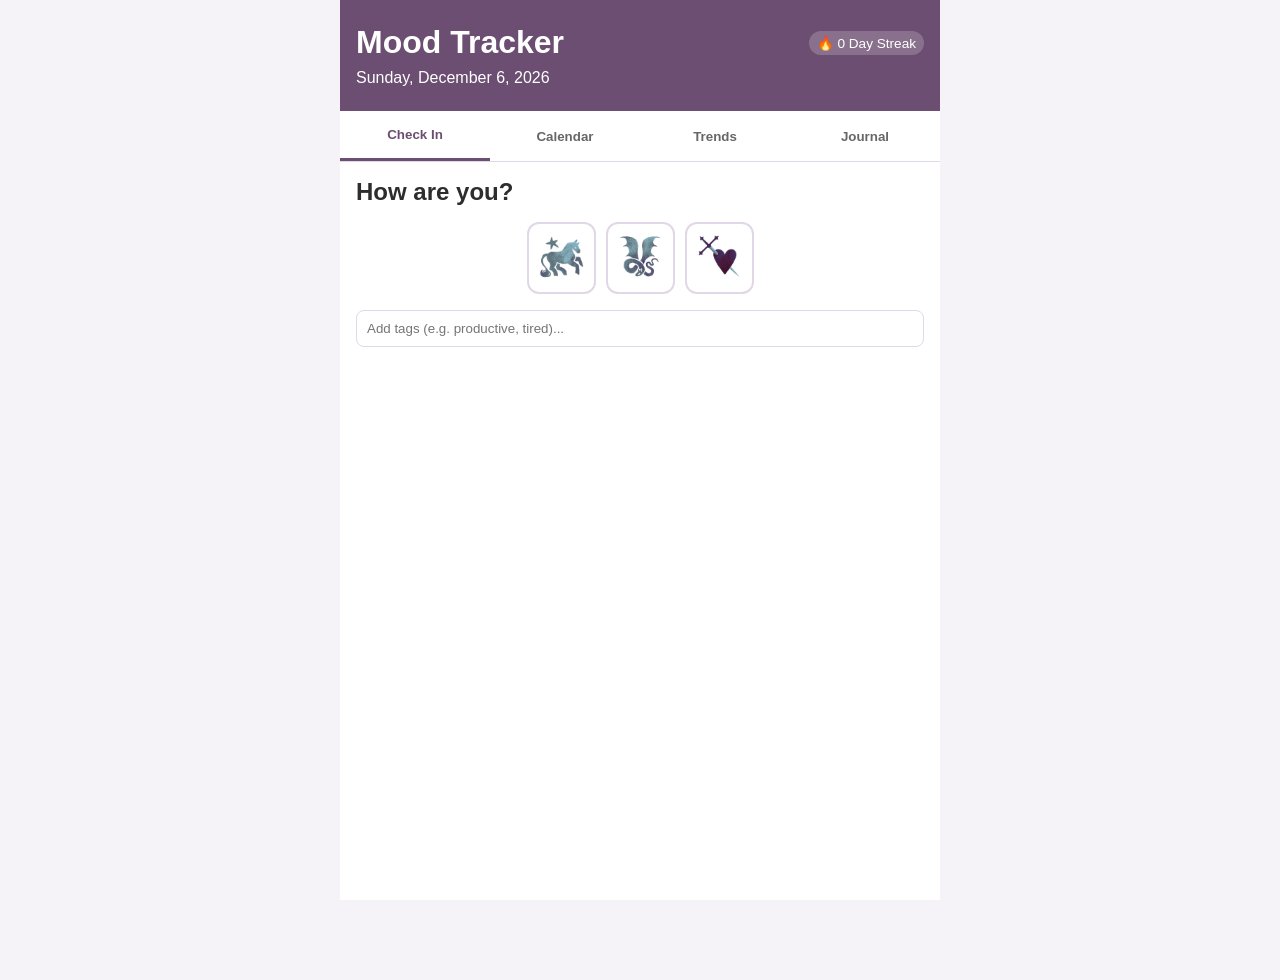
==== commit 41956dab: "Update index.html" ====
--- a/index.html
+++ b/index.html
@@ -22,6 +22,7 @@
         <nav class="tab-nav">
             <button class="tab-btn active" data-tab="check-in">Check In</button>
             <button class="tab-btn" data-tab="calendar">Calendar</button>
+            <button class="tab-btn" data-tab="trends">Trends</button>
             <button class="tab-btn" data-tab="journal">Journal</button>
         </nav>
 
@@ -43,6 +44,20 @@
                 <button id="toggle-view-btn">Week View</button>
             </div>
             <div id="calendar-grid"></div>
+        </div>
+
+        <div id="trends" class="tab-content">
+            <h2>Your Trends</h2>
+            <div id="trends-container">
+                <div class="detail-item">
+                    <strong>Most Frequent Mood</strong>
+                    <div id="top-mood-display">No data yet</div>
+                </div>
+                <div class="detail-item">
+                    <strong>Top Tags</strong>
+                    <div id="top-tags-display">No data yet</div>
+                </div>
+            </div>
         </div>
 
         <div id="journal" class="tab-content">
